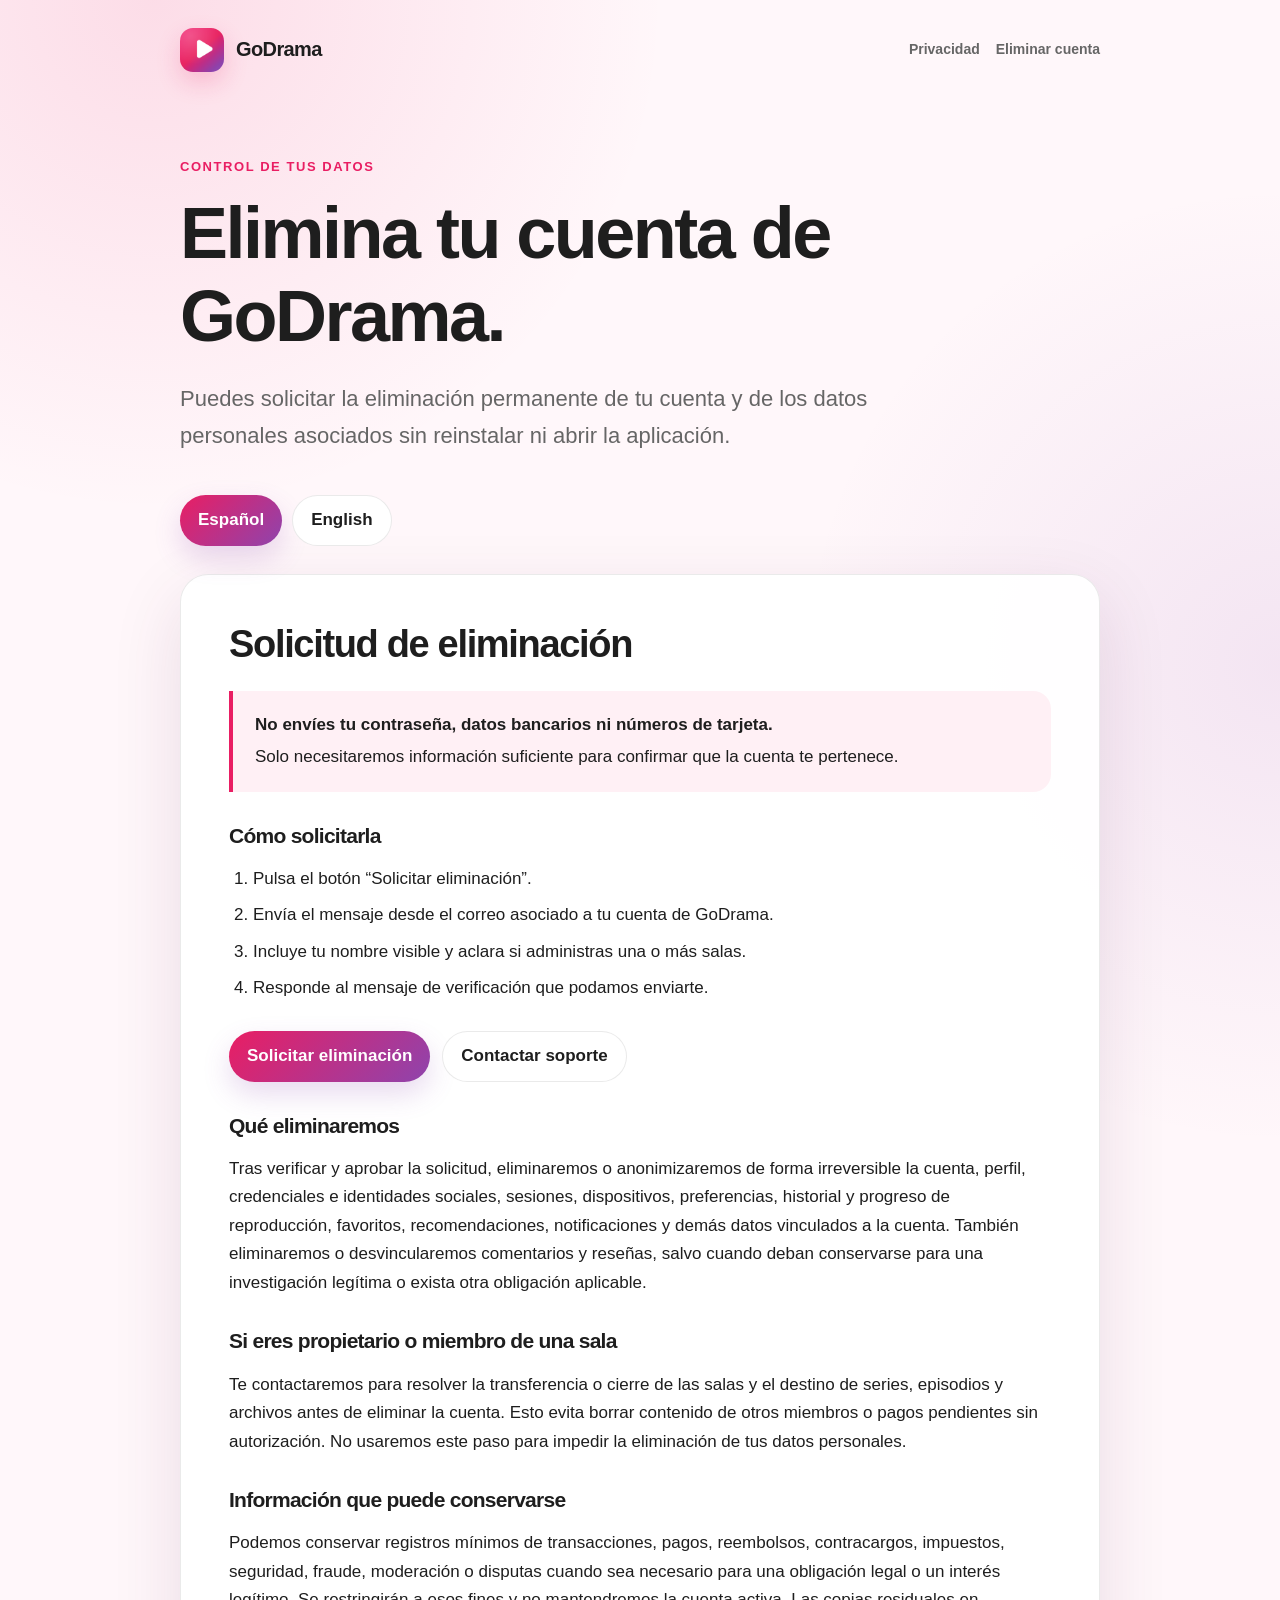
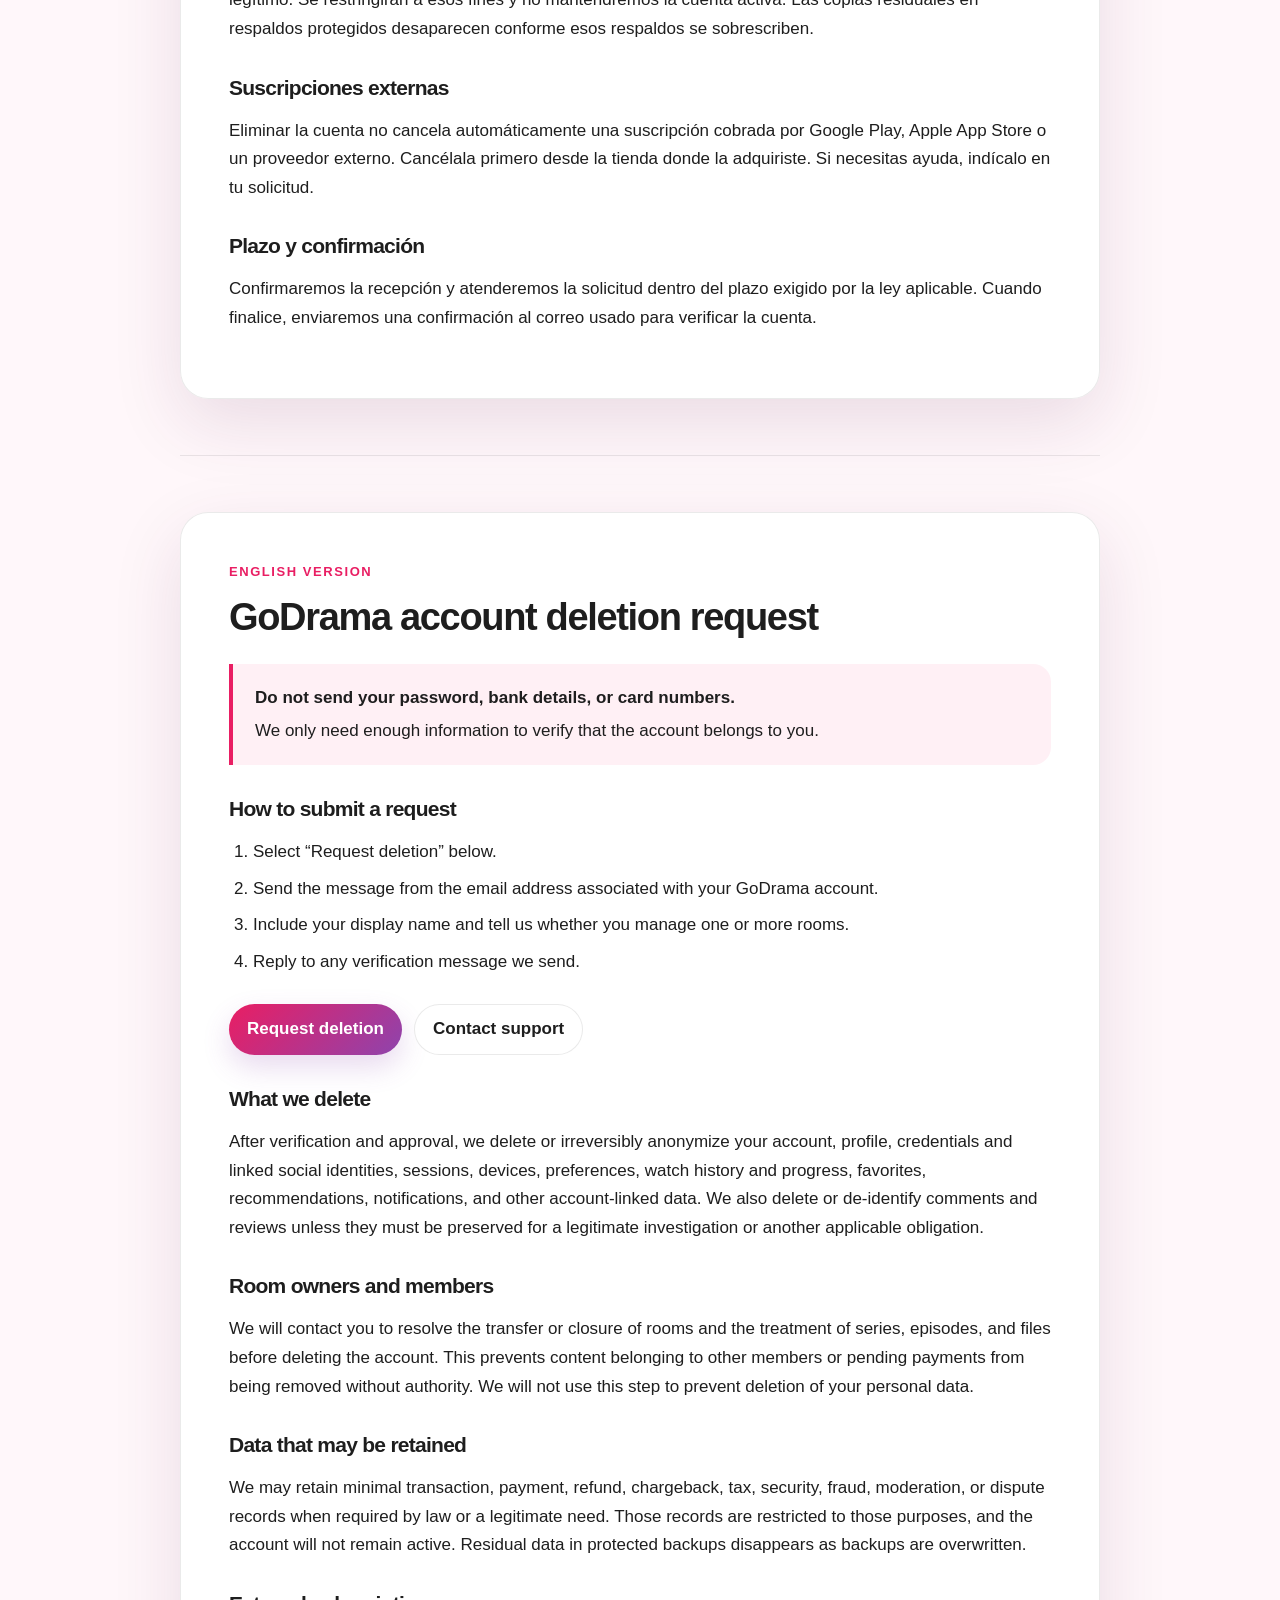
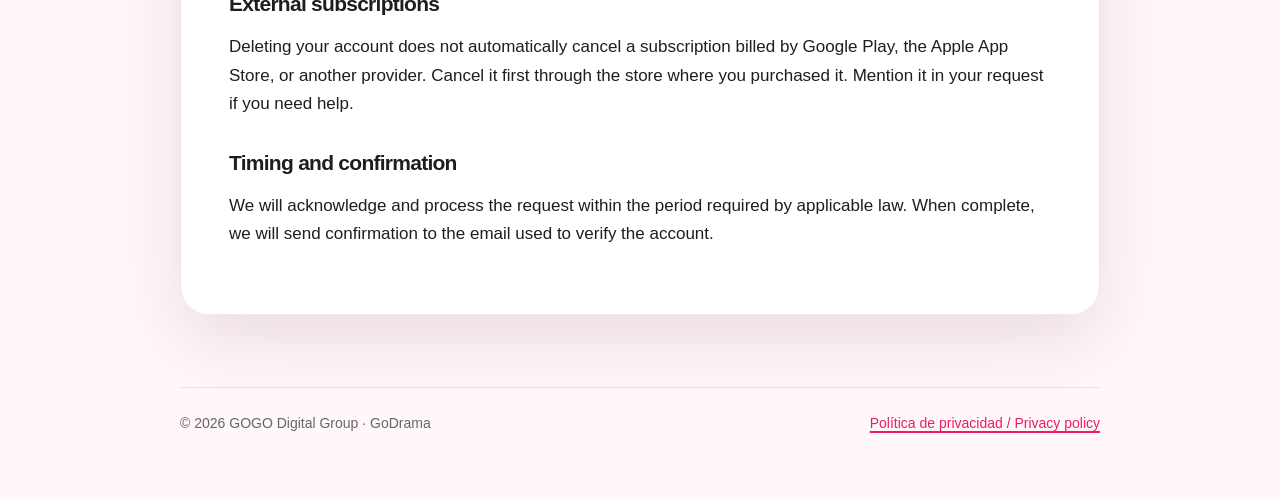
==== account-deletion.html @ e4fcd9de "feat: add GoDrama privacy and account deletion pages" ====
<!doctype html>
<html lang="es">
  <head>
    <meta charset="utf-8">
    <meta name="viewport" content="width=device-width, initial-scale=1">
    <meta name="description" content="Solicita la eliminación de tu cuenta de GoDrama y sus datos asociados.">
    <meta name="theme-color" content="#FFF7FA">
    <title>Eliminar cuenta · GoDrama</title>
    <link rel="icon" href="assets/godrama-app-icon.png">
    <link rel="stylesheet" href="legal.css">
  </head>
  <body>
    <header class="site-header">
      <nav class="nav shell" aria-label="Navegación principal">
        <a class="brand" href="./">
          <img src="assets/godrama-app-icon.png" alt="">
          <span>GoDrama</span>
        </a>
        <div class="nav-links">
          <a href="privacy-policy.html">Privacidad</a>
          <a href="account-deletion.html" aria-current="page">Eliminar cuenta</a>
        </div>
      </nav>
    </header>

    <main class="shell">
      <section class="hero">
        <p class="eyebrow">Control de tus datos</p>
        <h1>Elimina tu cuenta de GoDrama.</h1>
        <p class="lead">
          Puedes solicitar la eliminación permanente de tu cuenta y de los datos
          personales asociados sin reinstalar ni abrir la aplicación.
        </p>
      </section>

      <div class="language-nav" aria-label="Idiomas">
        <a href="#es">Español</a>
        <a class="secondary" href="#en">English</a>
      </div>

      <article id="es" class="card" lang="es">
        <h2>Solicitud de eliminación</h2>
        <div class="notice">
          <strong>No envíes tu contraseña, datos bancarios ni números de tarjeta.</strong>
          Solo necesitaremos información suficiente para confirmar que la cuenta te pertenece.
        </div>

        <h3>Cómo solicitarla</h3>
        <ol>
          <li>Pulsa el botón “Solicitar eliminación”.</li>
          <li>Envía el mensaje desde el correo asociado a tu cuenta de GoDrama.</li>
          <li>Incluye tu nombre visible y aclara si administras una o más salas.</li>
          <li>Responde al mensaje de verificación que podamos enviarte.</li>
        </ol>
        <div class="actions">
          <a class="button" href="mailto:ernestdarwing@gmail.com?subject=Solicitud%20de%20eliminaci%C3%B3n%20de%20cuenta%20GoDrama&amp;body=Correo%20de%20mi%20cuenta%20GoDrama%3A%20%0ANombre%20visible%3A%20%0A%C2%BFSoy%20propietario%20o%20miembro%20de%20una%20sala%3F%3A%20%0A%0ASolicito%20la%20eliminaci%C3%B3n%20permanente%20de%20mi%20cuenta%20GoDrama%20y%20sus%20datos%20asociados.">Solicitar eliminación</a>
          <a class="button secondary" href="mailto:ernestdarwing@gmail.com">Contactar soporte</a>
        </div>

        <h3>Qué eliminaremos</h3>
        <p>
          Tras verificar y aprobar la solicitud, eliminaremos o anonimizaremos de forma
          irreversible la cuenta, perfil, credenciales e identidades sociales, sesiones,
          dispositivos, preferencias, historial y progreso de reproducción, favoritos,
          recomendaciones, notificaciones y demás datos vinculados a la cuenta. También
          eliminaremos o desvincularemos comentarios y reseñas, salvo cuando deban
          conservarse para una investigación legítima o exista otra obligación aplicable.
        </p>

        <h3>Si eres propietario o miembro de una sala</h3>
        <p>
          Te contactaremos para resolver la transferencia o cierre de las salas y el destino
          de series, episodios y archivos antes de eliminar la cuenta. Esto evita borrar
          contenido de otros miembros o pagos pendientes sin autorización. No usaremos este
          paso para impedir la eliminación de tus datos personales.
        </p>

        <h3>Información que puede conservarse</h3>
        <p>
          Podemos conservar registros mínimos de transacciones, pagos, reembolsos,
          contracargos, impuestos, seguridad, fraude, moderación o disputas cuando sea
          necesario para una obligación legal o un interés legítimo. Se restringirán a
          esos fines y no mantendremos la cuenta activa. Las copias residuales en respaldos
          protegidos desaparecen conforme esos respaldos se sobrescriben.
        </p>

        <h3>Suscripciones externas</h3>
        <p>
          Eliminar la cuenta no cancela automáticamente una suscripción cobrada por Google
          Play, Apple App Store o un proveedor externo. Cancélala primero desde la tienda
          donde la adquiriste. Si necesitas ayuda, indícalo en tu solicitud.
        </p>

        <h3>Plazo y confirmación</h3>
        <p>
          Confirmaremos la recepción y atenderemos la solicitud dentro del plazo exigido
          por la ley aplicable. Cuando finalice, enviaremos una confirmación al correo usado
          para verificar la cuenta.
        </p>
      </article>

      <div class="divider" role="presentation"></div>

      <article id="en" class="card" lang="en">
        <p class="eyebrow">English version</p>
        <h2>GoDrama account deletion request</h2>
        <div class="notice">
          <strong>Do not send your password, bank details, or card numbers.</strong>
          We only need enough information to verify that the account belongs to you.
        </div>

        <h3>How to submit a request</h3>
        <ol>
          <li>Select “Request deletion” below.</li>
          <li>Send the message from the email address associated with your GoDrama account.</li>
          <li>Include your display name and tell us whether you manage one or more rooms.</li>
          <li>Reply to any verification message we send.</li>
        </ol>
        <div class="actions">
          <a class="button" href="mailto:ernestdarwing@gmail.com?subject=GoDrama%20account%20deletion%20request&amp;body=My%20GoDrama%20account%20email%3A%20%0ADisplay%20name%3A%20%0ADo%20I%20own%20or%20belong%20to%20a%20room%3F%3A%20%0A%0AI%20request%20permanent%20deletion%20of%20my%20GoDrama%20account%20and%20associated%20data.">Request deletion</a>
          <a class="button secondary" href="mailto:ernestdarwing@gmail.com">Contact support</a>
        </div>

        <h3>What we delete</h3>
        <p>
          After verification and approval, we delete or irreversibly anonymize your account,
          profile, credentials and linked social identities, sessions, devices, preferences,
          watch history and progress, favorites, recommendations, notifications, and other
          account-linked data. We also delete or de-identify comments and reviews unless they
          must be preserved for a legitimate investigation or another applicable obligation.
        </p>

        <h3>Room owners and members</h3>
        <p>
          We will contact you to resolve the transfer or closure of rooms and the treatment
          of series, episodes, and files before deleting the account. This prevents content
          belonging to other members or pending payments from being removed without authority.
          We will not use this step to prevent deletion of your personal data.
        </p>

        <h3>Data that may be retained</h3>
        <p>
          We may retain minimal transaction, payment, refund, chargeback, tax, security,
          fraud, moderation, or dispute records when required by law or a legitimate need.
          Those records are restricted to those purposes, and the account will not remain
          active. Residual data in protected backups disappears as backups are overwritten.
        </p>

        <h3>External subscriptions</h3>
        <p>
          Deleting your account does not automatically cancel a subscription billed by
          Google Play, the Apple App Store, or another provider. Cancel it first through the
          store where you purchased it. Mention it in your request if you need help.
        </p>

        <h3>Timing and confirmation</h3>
        <p>
          We will acknowledge and process the request within the period required by applicable
          law. When complete, we will send confirmation to the email used to verify the account.
        </p>
      </article>
    </main>

    <footer class="site-footer">
      <div class="shell">
        <span>© 2026 GOGO Digital Group · GoDrama</span>
        <a href="privacy-policy.html">Política de privacidad / Privacy policy</a>
      </div>
    </footer>
  </body>
</html>
---- legal.css ----
:root {
  color-scheme: light;
  --background: #fff7fa;
  --surface: #ffffff;
  --surface-muted: #fff0f5;
  --primary: #e91e63;
  --secondary: #8e44ad;
  --accent: #ffb703;
  --text: #1e1e1e;
  --text-muted: #666666;
  --border: rgba(30, 30, 30, 0.09);
  --shadow: 0 24px 70px rgba(85, 27, 71, 0.12);
  --radius: 28px;
  --content: 920px;
}

* {
  box-sizing: border-box;
}

html {
  scroll-behavior: smooth;
}

body {
  margin: 0;
  background:
    radial-gradient(circle at 12% 0%, rgba(233, 30, 99, 0.12), transparent 32rem),
    radial-gradient(circle at 100% 18%, rgba(142, 68, 173, 0.10), transparent 30rem),
    var(--background);
  color: var(--text);
  font-family: Inter, ui-sans-serif, -apple-system, BlinkMacSystemFont, "Segoe UI", sans-serif;
  font-size: 17px;
  line-height: 1.68;
}

a {
  color: var(--primary);
  text-decoration-thickness: 1.5px;
  text-underline-offset: 3px;
}

a:hover {
  color: var(--secondary);
}

.shell {
  width: min(calc(100% - 32px), var(--content));
  margin: 0 auto;
}

.site-header {
  padding: 28px 0 12px;
}

.nav {
  display: flex;
  align-items: center;
  justify-content: space-between;
  gap: 24px;
}

.brand {
  display: inline-flex;
  align-items: center;
  gap: 12px;
  color: var(--text);
  font-size: 20px;
  font-weight: 850;
  letter-spacing: -0.03em;
  text-decoration: none;
}

.brand img {
  width: 44px;
  height: 44px;
  border-radius: 13px;
  box-shadow: 0 10px 24px rgba(233, 30, 99, 0.2);
}

.nav-links {
  display: flex;
  flex-wrap: wrap;
  gap: 16px;
}

.nav-links a {
  color: var(--text-muted);
  font-size: 14px;
  font-weight: 700;
  text-decoration: none;
}

.hero {
  padding: 72px 0 32px;
}

.eyebrow {
  margin: 0 0 14px;
  color: var(--primary);
  font-size: 13px;
  font-weight: 850;
  letter-spacing: 0.12em;
  text-transform: uppercase;
}

h1,
h2,
h3 {
  line-height: 1.15;
  letter-spacing: -0.035em;
}

h1 {
  max-width: 780px;
  margin: 0;
  font-size: clamp(42px, 7vw, 72px);
}

h2 {
  margin: 0 0 20px;
  font-size: clamp(28px, 4vw, 38px);
}

h3 {
  margin: 32px 0 12px;
  font-size: 21px;
}

.lead {
  max-width: 720px;
  margin: 24px 0 0;
  color: var(--text-muted);
  font-size: clamp(18px, 2.4vw, 22px);
}

.meta {
  display: flex;
  flex-wrap: wrap;
  gap: 10px;
  margin-top: 24px;
}

.pill {
  display: inline-flex;
  align-items: center;
  min-height: 36px;
  padding: 7px 13px;
  border: 1px solid var(--border);
  border-radius: 999px;
  background: rgba(255, 255, 255, 0.72);
  color: var(--text-muted);
  font-size: 13px;
  font-weight: 700;
}

.language-nav {
  display: flex;
  flex-wrap: wrap;
  gap: 10px;
  margin: 8px 0 28px;
}

.language-nav a,
.button {
  display: inline-flex;
  align-items: center;
  justify-content: center;
  min-height: 46px;
  padding: 10px 18px;
  border-radius: 999px;
  background: linear-gradient(135deg, var(--primary), var(--secondary));
  color: white;
  font-weight: 800;
  text-decoration: none;
  box-shadow: 0 12px 28px rgba(142, 68, 173, 0.2);
}

.language-nav a.secondary,
.button.secondary {
  border: 1px solid var(--border);
  background: var(--surface);
  color: var(--text);
  box-shadow: none;
}

.card {
  margin: 24px 0;
  padding: clamp(24px, 5vw, 48px);
  border: 1px solid var(--border);
  border-radius: var(--radius);
  background: rgba(255, 255, 255, 0.94);
  box-shadow: var(--shadow);
}

.card.compact {
  padding: 28px;
}

.notice {
  margin: 24px 0;
  padding: 20px 22px;
  border-left: 4px solid var(--primary);
  border-radius: 0 18px 18px 0;
  background: var(--surface-muted);
}

.notice strong {
  display: block;
  margin-bottom: 4px;
}

.grid {
  display: grid;
  grid-template-columns: repeat(2, minmax(0, 1fr));
  gap: 20px;
}

.grid .card {
  height: 100%;
  margin: 0;
}

ul,
ol {
  padding-left: 24px;
}

li + li {
  margin-top: 8px;
}

section[id] {
  scroll-margin-top: 24px;
}

.divider {
  height: 1px;
  margin: 56px 0;
  background: var(--border);
}

.actions {
  display: flex;
  flex-wrap: wrap;
  gap: 12px;
  margin-top: 28px;
}

.site-footer {
  padding: 48px 0 64px;
  color: var(--text-muted);
  font-size: 14px;
}

.site-footer .shell {
  display: flex;
  flex-wrap: wrap;
  justify-content: space-between;
  gap: 16px;
  border-top: 1px solid var(--border);
  padding-top: 24px;
}

@media (max-width: 680px) {
  body {
    font-size: 16px;
  }

  .site-header {
    padding-top: 18px;
  }

  .nav {
    align-items: flex-start;
    flex-direction: column;
    gap: 14px;
  }

  .hero {
    padding-top: 48px;
  }

  .grid {
    grid-template-columns: 1fr;
  }

  .card {
    border-radius: 22px;
  }
}

@media (prefers-reduced-motion: reduce) {
  html {
    scroll-behavior: auto;
  }
}
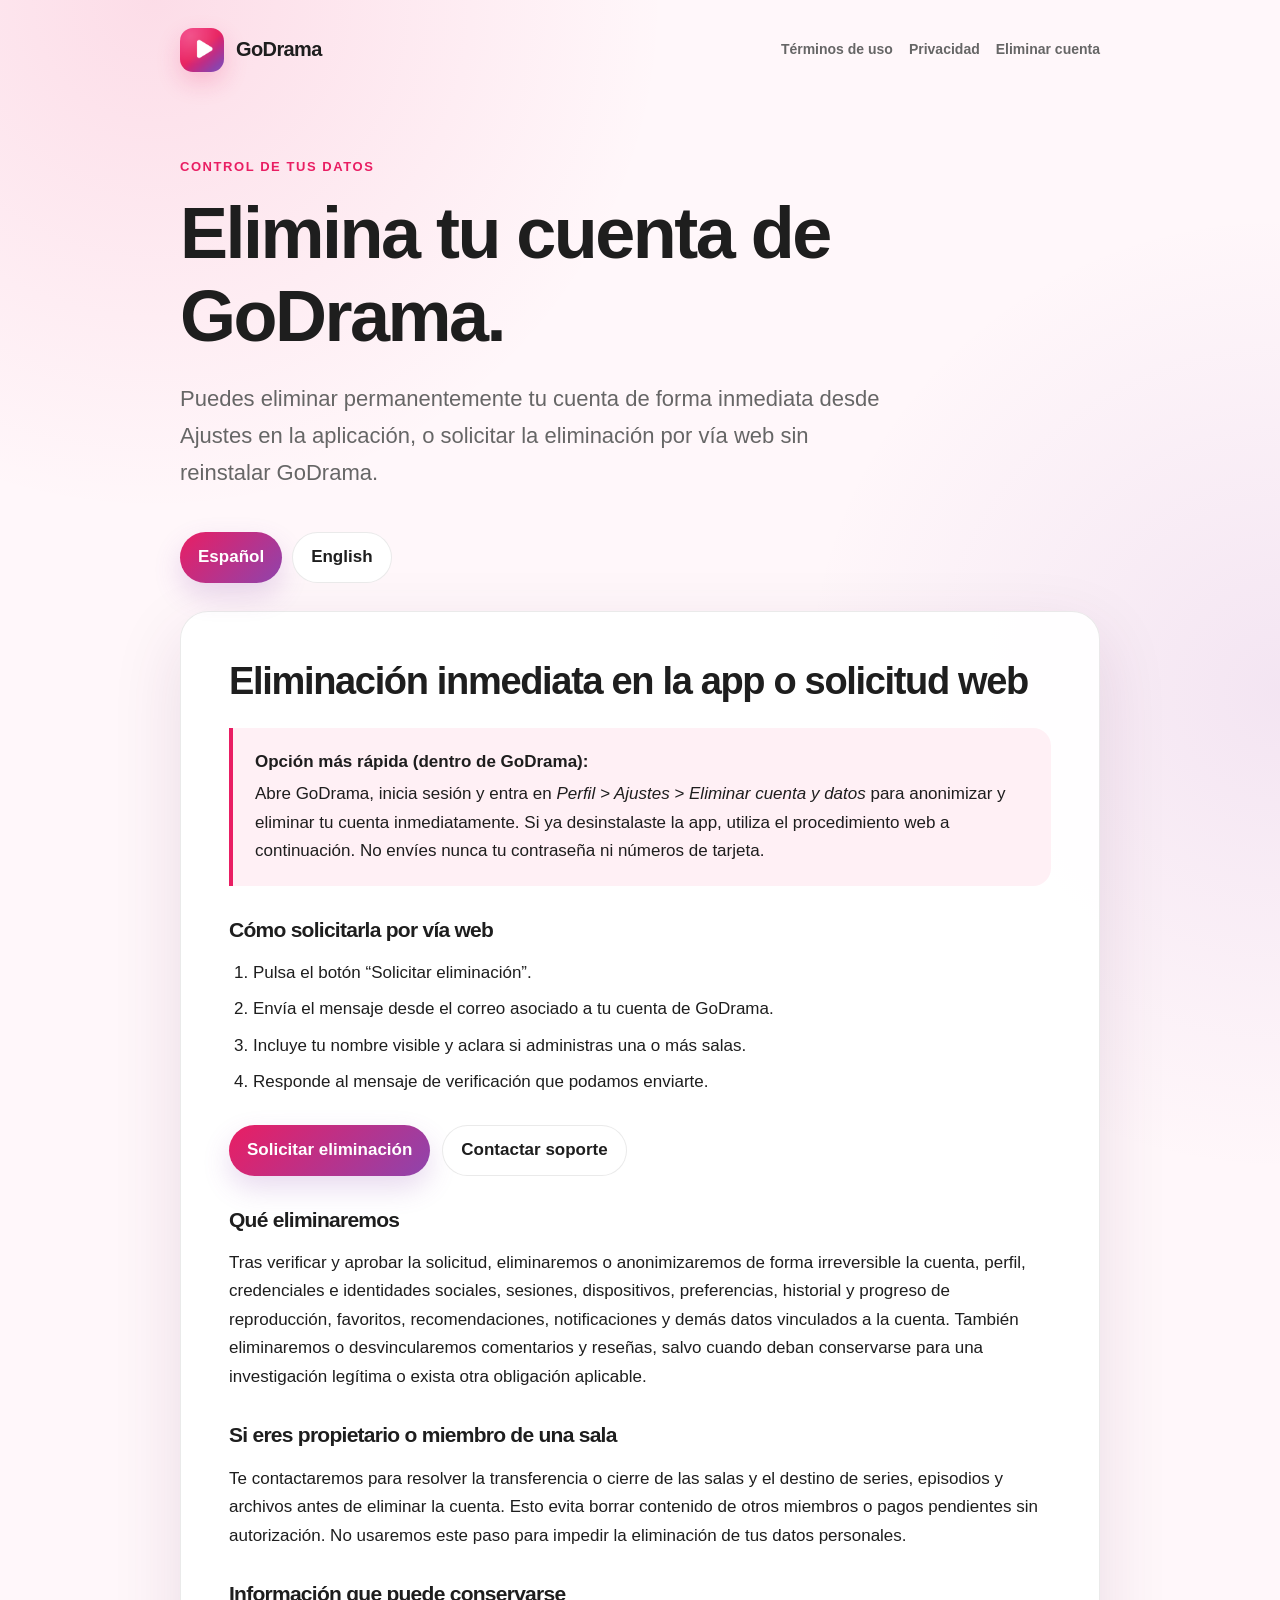
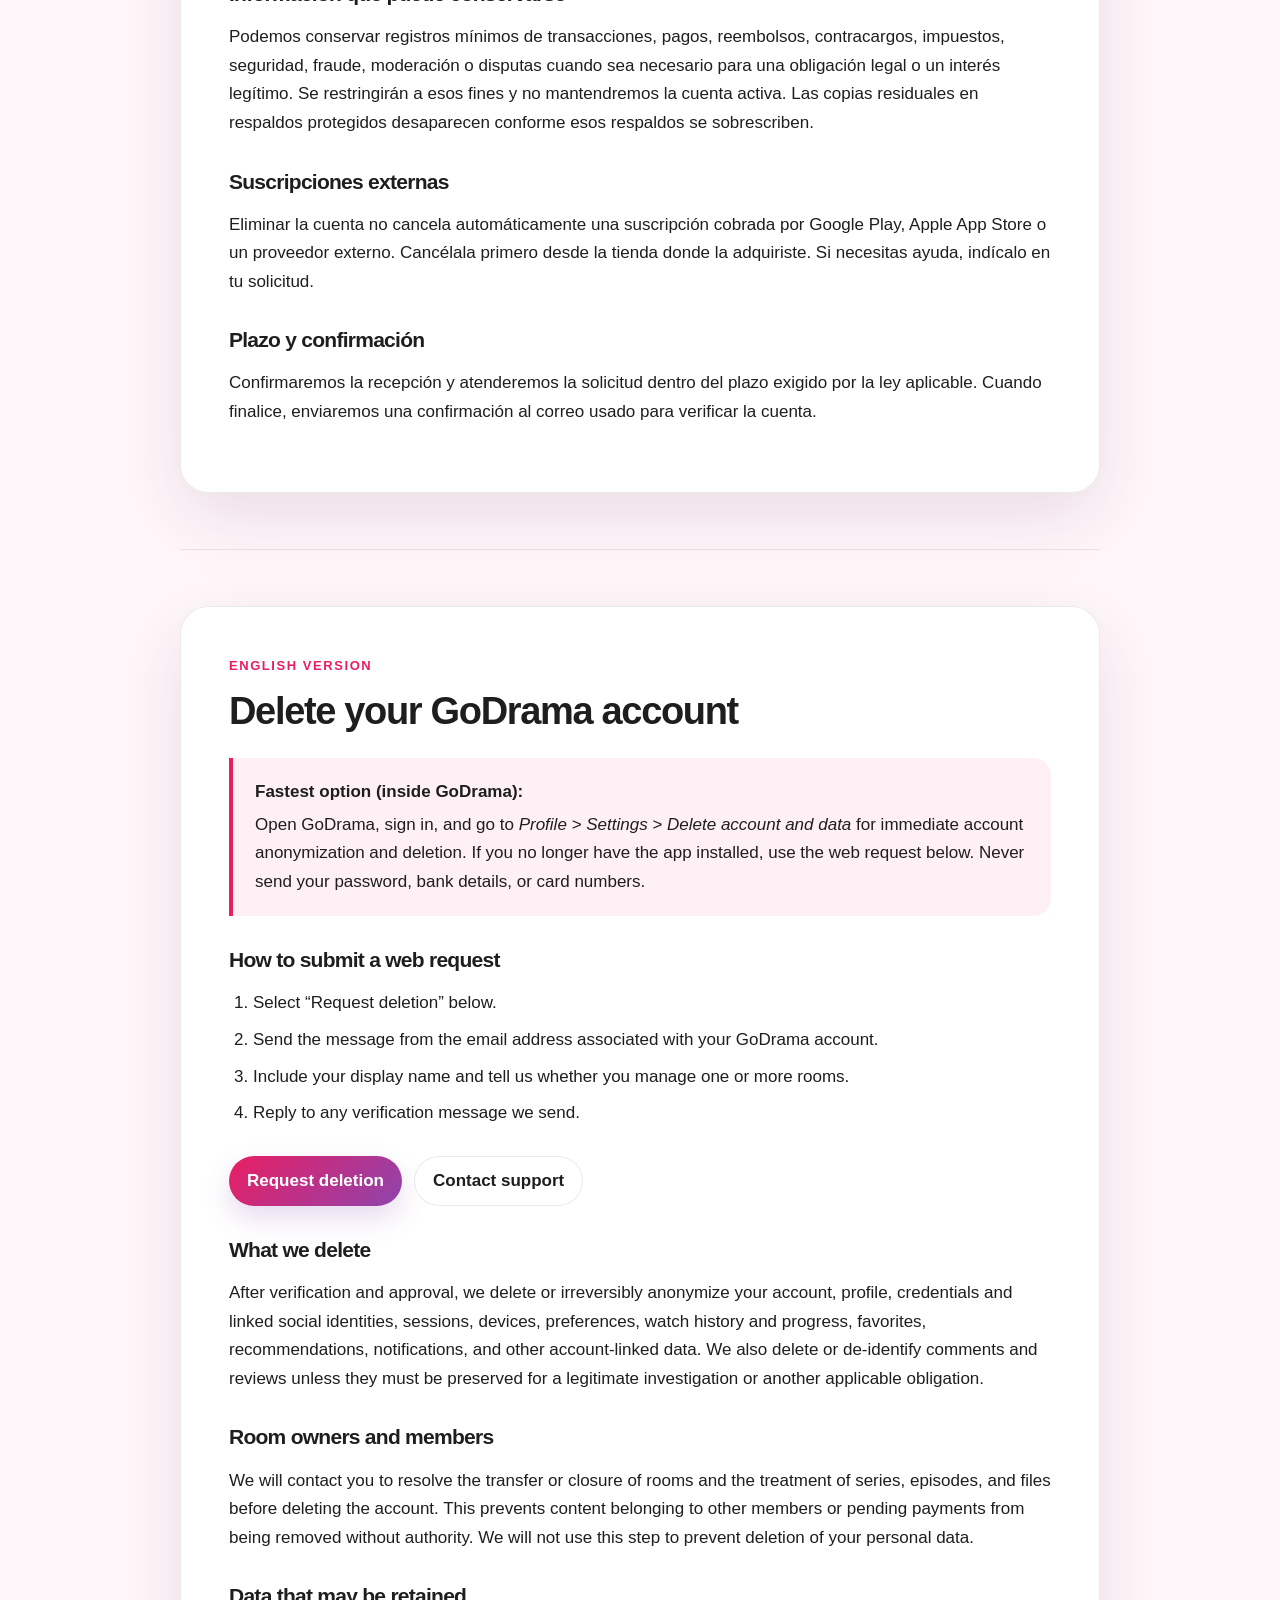
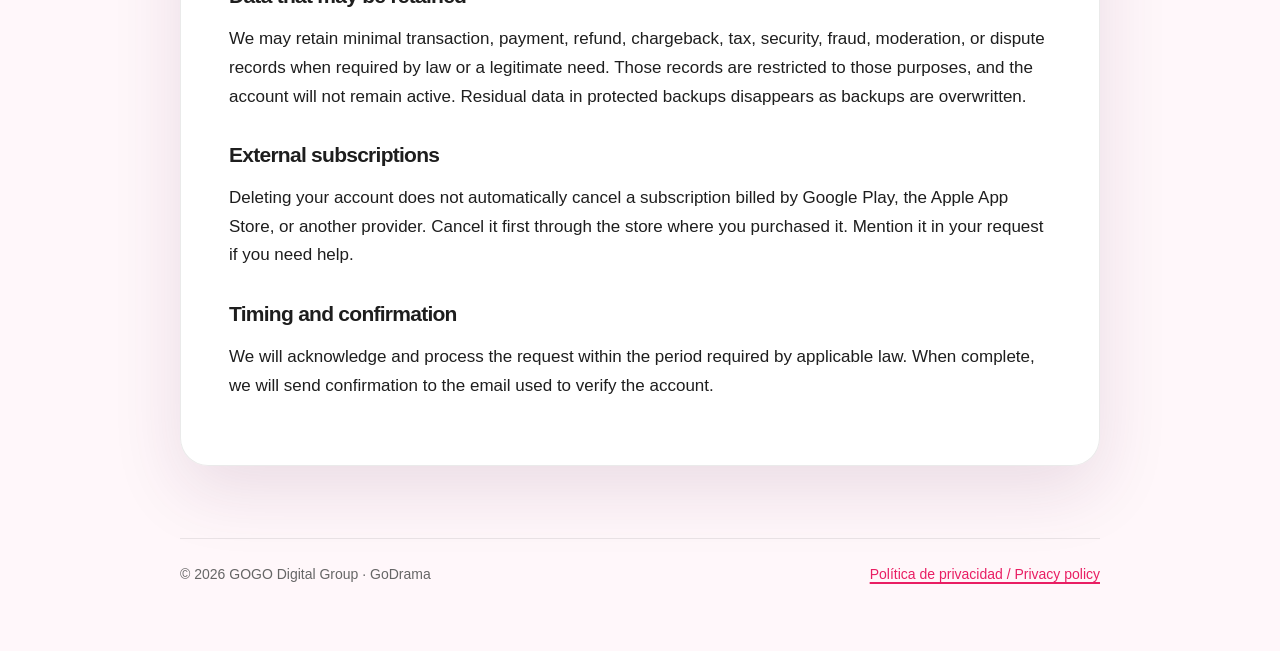
==== commit 7e658ba6: "chore(legal): prepare GoDrama Pages site" ====
--- a/account-deletion.html
+++ b/account-deletion.html
@@ -17,6 +17,7 @@
           <span>GoDrama</span>
         </a>
         <div class="nav-links">
+          <a href="terms-of-use.html">Términos de uso</a>
           <a href="privacy-policy.html">Privacidad</a>
           <a href="account-deletion.html" aria-current="page">Eliminar cuenta</a>
         </div>
@@ -28,8 +29,8 @@
         <p class="eyebrow">Control de tus datos</p>
         <h1>Elimina tu cuenta de GoDrama.</h1>
         <p class="lead">
-          Puedes solicitar la eliminación permanente de tu cuenta y de los datos
-          personales asociados sin reinstalar ni abrir la aplicación.
+          Puedes eliminar permanentemente tu cuenta de forma inmediata desde Ajustes en la
+          aplicación, o solicitar la eliminación por vía web sin reinstalar GoDrama.
         </p>
       </section>
 
@@ -39,13 +40,15 @@
       </div>
 
       <article id="es" class="card" lang="es">
-        <h2>Solicitud de eliminación</h2>
+        <h2>Eliminación inmediata en la app o solicitud web</h2>
         <div class="notice">
-          <strong>No envíes tu contraseña, datos bancarios ni números de tarjeta.</strong>
-          Solo necesitaremos información suficiente para confirmar que la cuenta te pertenece.
+          <strong>Opción más rápida (dentro de GoDrama):</strong>
+          Abre GoDrama, inicia sesión y entra en <em>Perfil &gt; Ajustes &gt; Eliminar cuenta y datos</em>
+          para anonimizar y eliminar tu cuenta inmediatamente. Si ya desinstalaste la app, utiliza el
+          procedimiento web a continuación. No envíes nunca tu contraseña ni números de tarjeta.
         </div>
 
-        <h3>Cómo solicitarla</h3>
+        <h3>Cómo solicitarla por vía web</h3>
         <ol>
           <li>Pulsa el botón “Solicitar eliminación”.</li>
           <li>Envía el mensaje desde el correo asociado a tu cuenta de GoDrama.</li>
@@ -53,8 +56,8 @@
           <li>Responde al mensaje de verificación que podamos enviarte.</li>
         </ol>
         <div class="actions">
-          <a class="button" href="mailto:ernestdarwing@gmail.com?subject=Solicitud%20de%20eliminaci%C3%B3n%20de%20cuenta%20GoDrama&amp;body=Correo%20de%20mi%20cuenta%20GoDrama%3A%20%0ANombre%20visible%3A%20%0A%C2%BFSoy%20propietario%20o%20miembro%20de%20una%20sala%3F%3A%20%0A%0ASolicito%20la%20eliminaci%C3%B3n%20permanente%20de%20mi%20cuenta%20GoDrama%20y%20sus%20datos%20asociados.">Solicitar eliminación</a>
-          <a class="button secondary" href="mailto:ernestdarwing@gmail.com">Contactar soporte</a>
+          <a class="button" href="mailto:privacy@godrama.app?subject=Solicitud%20de%20eliminaci%C3%B3n%20de%20cuenta%20GoDrama&amp;body=Correo%20de%20mi%20cuenta%20GoDrama%3A%20%0ANombre%20visible%3A%20%0A%C2%BFSoy%20propietario%20o%20miembro%20de%20una%20sala%3F%3A%20%0A%0ASolicito%20la%20eliminaci%C3%B3n%20permanente%20de%20mi%20cuenta%20GoDrama%20y%20sus%20datos%20asociados.">Solicitar eliminación</a>
+          <a class="button secondary" href="mailto:support@godrama.app">Contactar soporte</a>
         </div>
 
         <h3>Qué eliminaremos</h3>
@@ -103,13 +106,15 @@
 
       <article id="en" class="card" lang="en">
         <p class="eyebrow">English version</p>
-        <h2>GoDrama account deletion request</h2>
+        <h2>Delete your GoDrama account</h2>
         <div class="notice">
-          <strong>Do not send your password, bank details, or card numbers.</strong>
-          We only need enough information to verify that the account belongs to you.
+          <strong>Fastest option (inside GoDrama):</strong>
+          Open GoDrama, sign in, and go to <em>Profile &gt; Settings &gt; Delete account and data</em>
+          for immediate account anonymization and deletion. If you no longer have the app installed,
+          use the web request below. Never send your password, bank details, or card numbers.
         </div>
 
-        <h3>How to submit a request</h3>
+        <h3>How to submit a web request</h3>
         <ol>
           <li>Select “Request deletion” below.</li>
           <li>Send the message from the email address associated with your GoDrama account.</li>
@@ -117,8 +122,8 @@
           <li>Reply to any verification message we send.</li>
         </ol>
         <div class="actions">
-          <a class="button" href="mailto:ernestdarwing@gmail.com?subject=GoDrama%20account%20deletion%20request&amp;body=My%20GoDrama%20account%20email%3A%20%0ADisplay%20name%3A%20%0ADo%20I%20own%20or%20belong%20to%20a%20room%3F%3A%20%0A%0AI%20request%20permanent%20deletion%20of%20my%20GoDrama%20account%20and%20associated%20data.">Request deletion</a>
-          <a class="button secondary" href="mailto:ernestdarwing@gmail.com">Contact support</a>
+          <a class="button" href="mailto:privacy@godrama.app?subject=GoDrama%20account%20deletion%20request&amp;body=My%20GoDrama%20account%20email%3A%20%0ADisplay%20name%3A%20%0ADo%20I%20own%20or%20belong%20to%20a%20room%3F%3A%20%0A%0AI%20request%20permanent%20deletion%20of%20my%20GoDrama%20account%20and%20associated%20data.">Request deletion</a>
+          <a class="button secondary" href="mailto:support@godrama.app">Contact support</a>
         </div>
 
         <h3>What we delete</h3>
